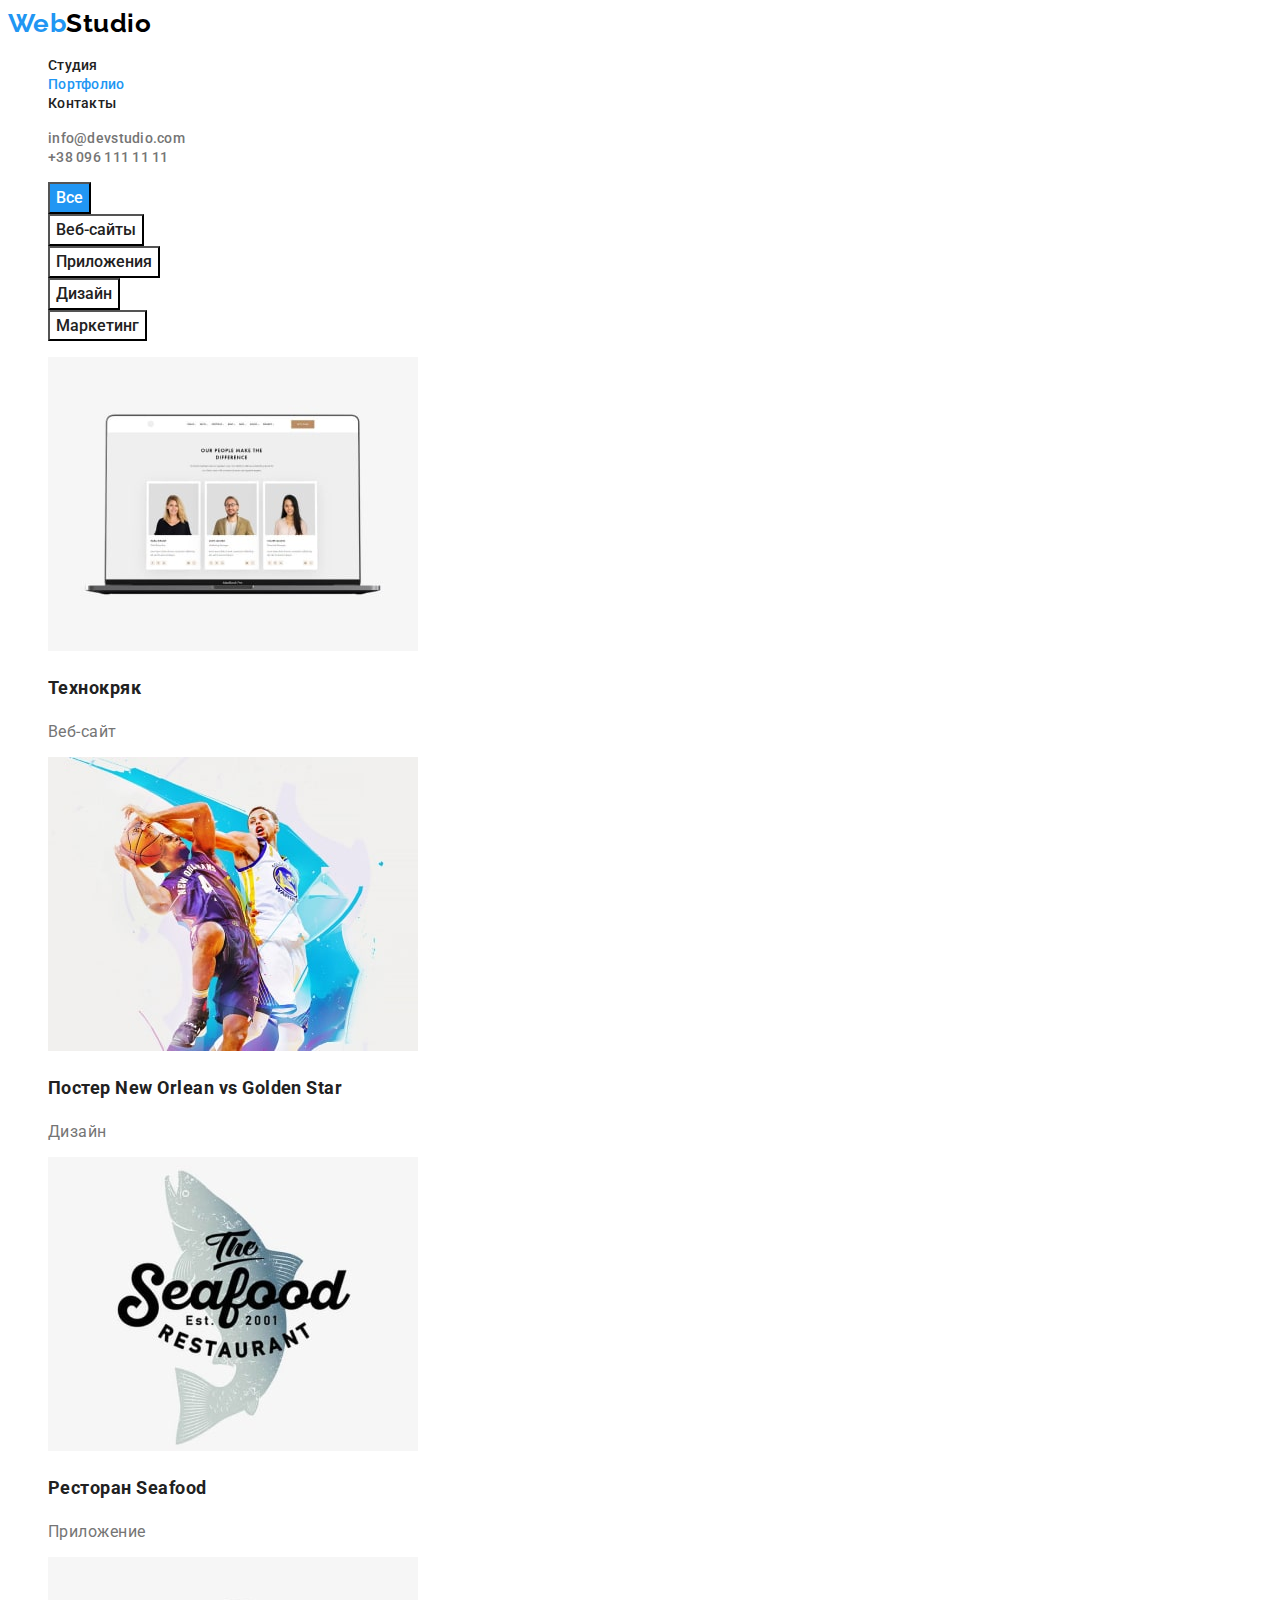
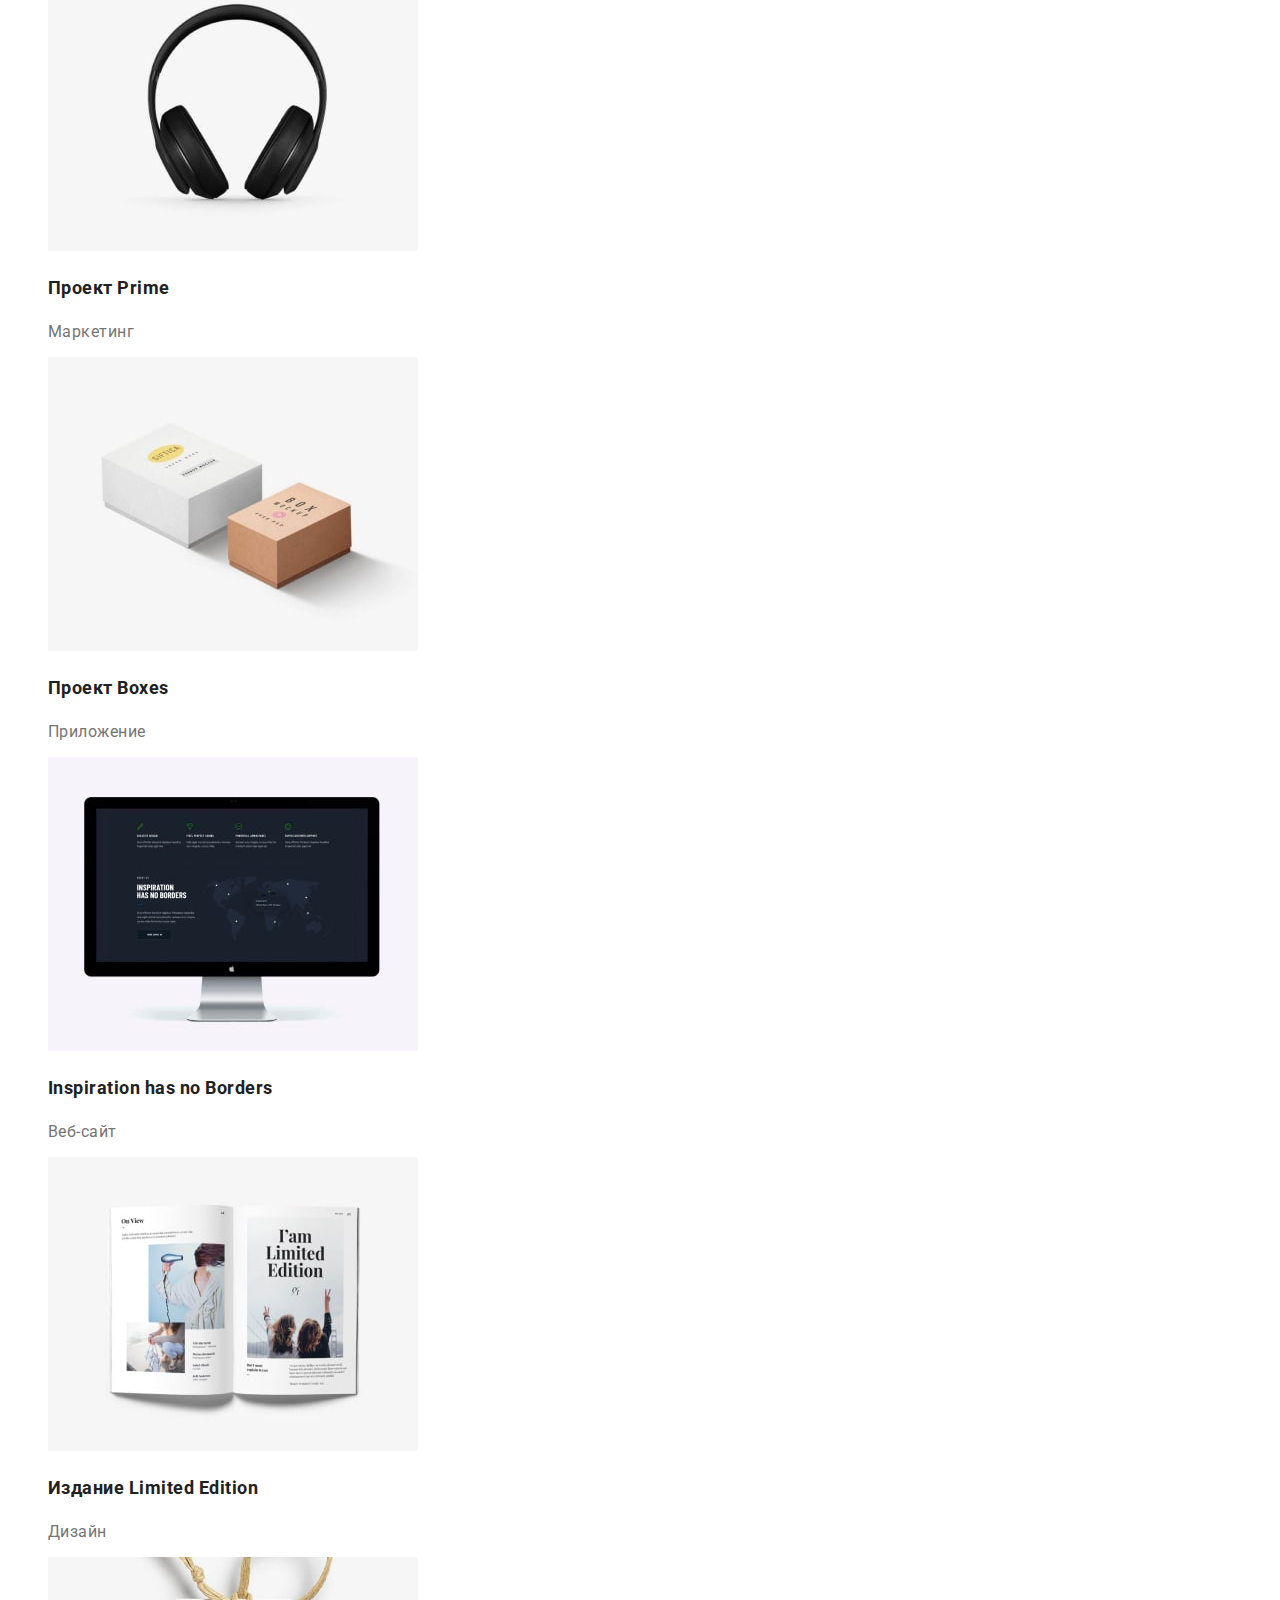
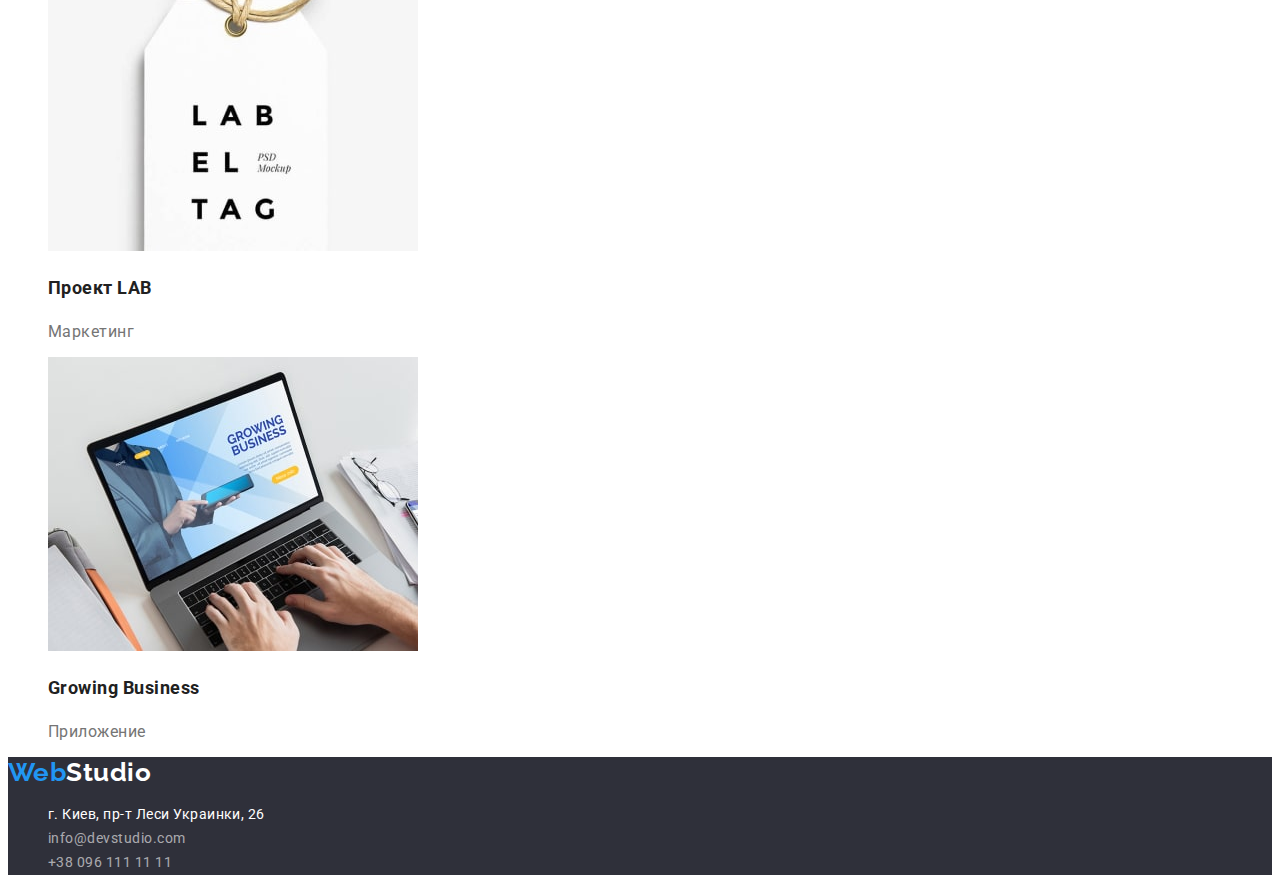
==== portfolio.html @ c6667045 "mac" ====
<!DOCTYPE html>
<html lang="ru">
  <head>
    <meta charset="UTF-8" />
    <meta http-equiv="X-UA-Compatible" content="IE=edge" />
    <meta name="viewport" content="width=device-width, initial-scale=1.0" />
    <title>Portfolio</title>
    <link rel="preconnect" href="https://fonts.googleapis.com" />
    <link rel="preconnect" href="https://fonts.gstatic.com" crossorigin />
    <link
      href="https://fonts.googleapis.com/css2?family=Raleway:wght@700&family=Roboto:wght@400;500;700;900&display=swap"
      rel="stylesheet"
    />
    <link rel="stylesheet" href="./css/styles.css" />
  </head>
  <body class="page">
    <header>
      <nav class="nav-section">
        <a class="logo link" href="/" lang="en"
          >Web<span class="logo-black">Studio</span></a
        >
        <ul class="menu-nav list">
          <li><a class="link" href="/">Студия</a></li>
          <li><a class="link current" href="./portfolio.html">Портфолио</a></li>
          <li><a class="link" href="">Контакты</a></li>
        </ul>
      </nav>
      <ul class="adress-nav list">
        <li>
          <a class="mail-nav link" href="mailto:info@devstudio.com"
            >info@devstudio.com</a
          >
        </li>
        <li>
          <a class="tel-nav link" href="tel:+380961111111">+38 096 111 11 11</a>
        </li>
      </ul>
    </header>
    <main>
      <section>
        <h1 class="hero-title portfolio-title">Портфолио</h1>
        <ul class="filter-list list">
          <li>
            <button class="button button-all" type="button" name="all">
              Все
            </button>
          </li>
          <li>
            <button class="button" type="button" name="web-sites">
              Веб-сайты
            </button>
          </li>
          <li>
            <button class="button" type="button" name="aplication">
              Приложения
            </button>
          </li>
          <li>
            <button class="button" type="button" name="design">Дизайн</button>
          </li>
          <li>
            <button class="button" type="button" name="marketing">
              Маркетинг
            </button>
          </li>
        </ul>
        <ul class="list">
          <li class="list-item">
            <img
              src="./img/notebook.jpg"
              alt="notebook"
              width="370"
              height="294"
            />
            <h2 class="prewiew-work-title title">Технокряк</h2>
            <p class="prewiew-work-type">Веб-сайт</p>
          </li>
          <li class="list-item">
            <img
              src="./img/basketball.jpg"
              alt="basketball"
              width="370"
              height="294"
            />
            <h2 class="prewiew-work-title title">
              Постер New Orlean vs Golden Star
            </h2>
            <p class="prewiew-work-type">Дизайн</p>
          </li>
          <li class="list-item">
            <img src="./img/fish.jpg" alt="seafood" width="370" height="294" />
            <h2 class="prewiew-work-title title">
              Ресторан <span lang="en">Seafood</span>
            </h2>
            <p class="prewiew-work-type">Приложение</p>
          </li>
          <li class="list-item">
            <img
              src="./img/headphones.jpg"
              alt="headphones"
              width="370"
              height="294"
            />
            <h2 class="prewiew-work-title title">
              Проект <span lang="en">Prime</span>
            </h2>
            <p class="prewiew-work-type">Маркетинг</p>
          </li>
          <li class="list-item">
            <img src="./img/boxes.jpg" alt="boxes" width="370" height="294" />
            <h2 class="prewiew-work-title title">
              Проект <span lang="en">Boxes</span>
            </h2>
            <p class="prewiew-work-type">Приложение</p>
          </li>
          <li class="list-item">
            <img
              src="./img/display.jpg"
              alt="display"
              width="370"
              height="294"
            />
            <h2 class="prewiew-work-title title" lang="en">
              Inspiration has no Borders
            </h2>
            <p class="prewiew-work-type">Веб-сайт</p>
          </li>
          <li class="list-item">
            <img src="./img/book.jpg" alt="book" width="370" height="294" />
            <h2 class="prewiew-work-title title">
              Издание <span lang="en">Limited Edition</span>
            </h2>
            <p class="prewiew-work-type">Дизайн</p>
          </li>
          <li class="list-item">
            <img src="./img/label.jpg" alt="label" width="370" height="294" />
            <h2 class="prewiew-work-title title">
              Проект <span lang="en">LAB</span>
            </h2>
            <p class="prewiew-work-type">Маркетинг</p>
          </li>
          <li class="list-item">
            <img src="./img/laptop.jpg" alt="laptop" width="370" height="294" />
            <h2 class="prewiew-work-title title" lang="en">Growing Business</h2>
            <p class="prewiew-work-type">Приложение</p>
          </li>
        </ul>
      </section>
    </main>
    <footer class="footer">
      <a class="logo link" href="/" lang="en"
        >Web<span class="logo-white">Studio</span></a
      >
      <adress class="adress">
        <ul class="footer-nav list">
          <li>
            <a
              class="adress-text link"
              href="https://goo.gl/maps/DvVMSBrxsydVWDyE7"
              target="_blank"
              rel="noopener noreferrer nofollow"
              >г. Киев, пр-т Леси Украинки, 26</a
            >
          </li>
          <li>
            <a class="mail-footer link" href="mailto:info@devstudio.com"
              >info@devstudio.com</a
            >
          </li>
          <li>
            <a class="tel-footer link" href="tel:+380961111111"
              >+38 096 111 11 11</a
            >
          </li>
        </ul>
      </adress>
    </footer>
  </body>
</html>
---- css/styles.css ----
/* global */
:root {
  --primary-text-color: #757575;
  --title-text-color: #212121;
  --accent-color: #2196f3;
  --main-title-text-color: #ffffff;
  --background-color: #ffffff;
  --logo-white-color: #ffffff;
  --logo-black-color: #000000;
  --button-text-color: #ffffff;
}

.page {
  background-color: var(--background-color);
  color: var(--primary-text-color);
  font-family: Roboto, sans-serif;
  letter-spacing: 0.03em;
}
.list {
  list-style: none;
}

.link {
  text-decoration: none;
}
.section-title {
  color: var(--title-text-color);
  text-align: center;
  font-weight: 700;
  font-size: 36px;
  line-height: 1.16;
}
.title {
  color: var(--title-text-color);
}

/*    logo */
.logo {
  color: var(--accent-color);
  font-family: Raleway, sans-serif;
  font-weight: 700;
  font-size: 26px;
  line-height: 1.19;
}
.logo-black {
  color: var(--logo-black-color);
}
.logo-white {
  color: var(--logo-white-color);
}
/* Navigation */

.menu-nav .link {
  color: var(--title-text-color);
  font-weight: 500;
  font-size: 14px;
  line-height: 1.14;
  letter-spacing: 0.02em;
}
.menu-nav .link.current {
  color: var(--accent-color);
}
.menu-nav .link:hover,
.menu-nav .link:focus {
  color: var(--accent-color);
}

.adress-nav .link {
  color: var(--primary-text-color);
  font-weight: 500;
  font-size: 14px;
  line-height: 1.14;
  letter-spacing: 0.02em;
}
.adress-nav .link:hover,
.adress-nav .link:focus {
  color: var(--accent-color);
}

/* Hero */
.hero {
  background-color: #2f303a;
}
.hero-title {
  color: var(--main-title-text-color);
  font-weight: 900;
  font-size: 44px;
  line-height: 1.36;
  text-align: center;
  letter-spacing: 0.06em;
  text-transform: uppercase;
}
.portfolio-title {
  color: var(--title-text-color);
  display: none;
}
/* Hero Button */
.hero .button {
  color: var(--button-text-color);
  background-color: var(--accent-color);
  cursor: pointer;
  font-family: inherit;
  font-weight: 700;
  font-size: 16px;
  line-height: 1.88;
}
.hero .button:hover,
.hero .button:focus {
  color: var(--button-text-color);
  background-color: #188ce8;
}

/* Filter Button */
.filter-list .button {
  color: var(--title-text-color);
  background-color: var(--background-color);
  cursor: pointer;
  font-family: inherit;
  font-weight: 500;
  font-size: 16px;
  line-height: 1.62;
}
.filter-list .button:hover,
.filter-list .button:focus {
  color: var(--button-text-color);
  background-color: var(--accent-color);
}
.button.button-all {
  color: var(--button-text-color);
  background-color: var(--accent-color);
}

/* features */
.section-title.feature {
  display: none;
}
.feature-list .title {
  font-weight: 700;
  font-size: 14px;
  line-height: 1.14;
  text-transform: uppercase;
}
.feature-list .feature-item {
  font-size: 14px;
  line-height: 1.71;
}

/* Our Team */
.team-section {
  background: #f5f4fa;
}
.team-list .title {
  font-weight: 500;
  font-size: 16px;
  line-height: 1.19;
}
.team-list .position {
  font-size: 16px;
  line-height: 1.19;
}
.team-card {
  background-color: var(--background-color);
}
/* Prewiew Work */
.prewiew-work-title {
  font-weight: 700;
  font-size: 18px;
  line-height: 2;
}
.prewiew-work-type {
  font-size: 16px;
  line-height: 1.88x;
}
/* footer */
.adress-text {
  color: #ffffff;
}
.mail-footer,
.tel-footer {
  color: rgba(255, 255, 255, 0.6);
}

.list-item .title {
  color: var(--title-text-color);
}
/* Footer */
.footer {
  background-color: #2f303a;
  font-size: 14px;
  line-height: 1.71;
}

.footer-nav .link:hover,
.footer-nav .link:focus {
  color: var(--accent-color);
}
.adress {
  font-style: normal;
}
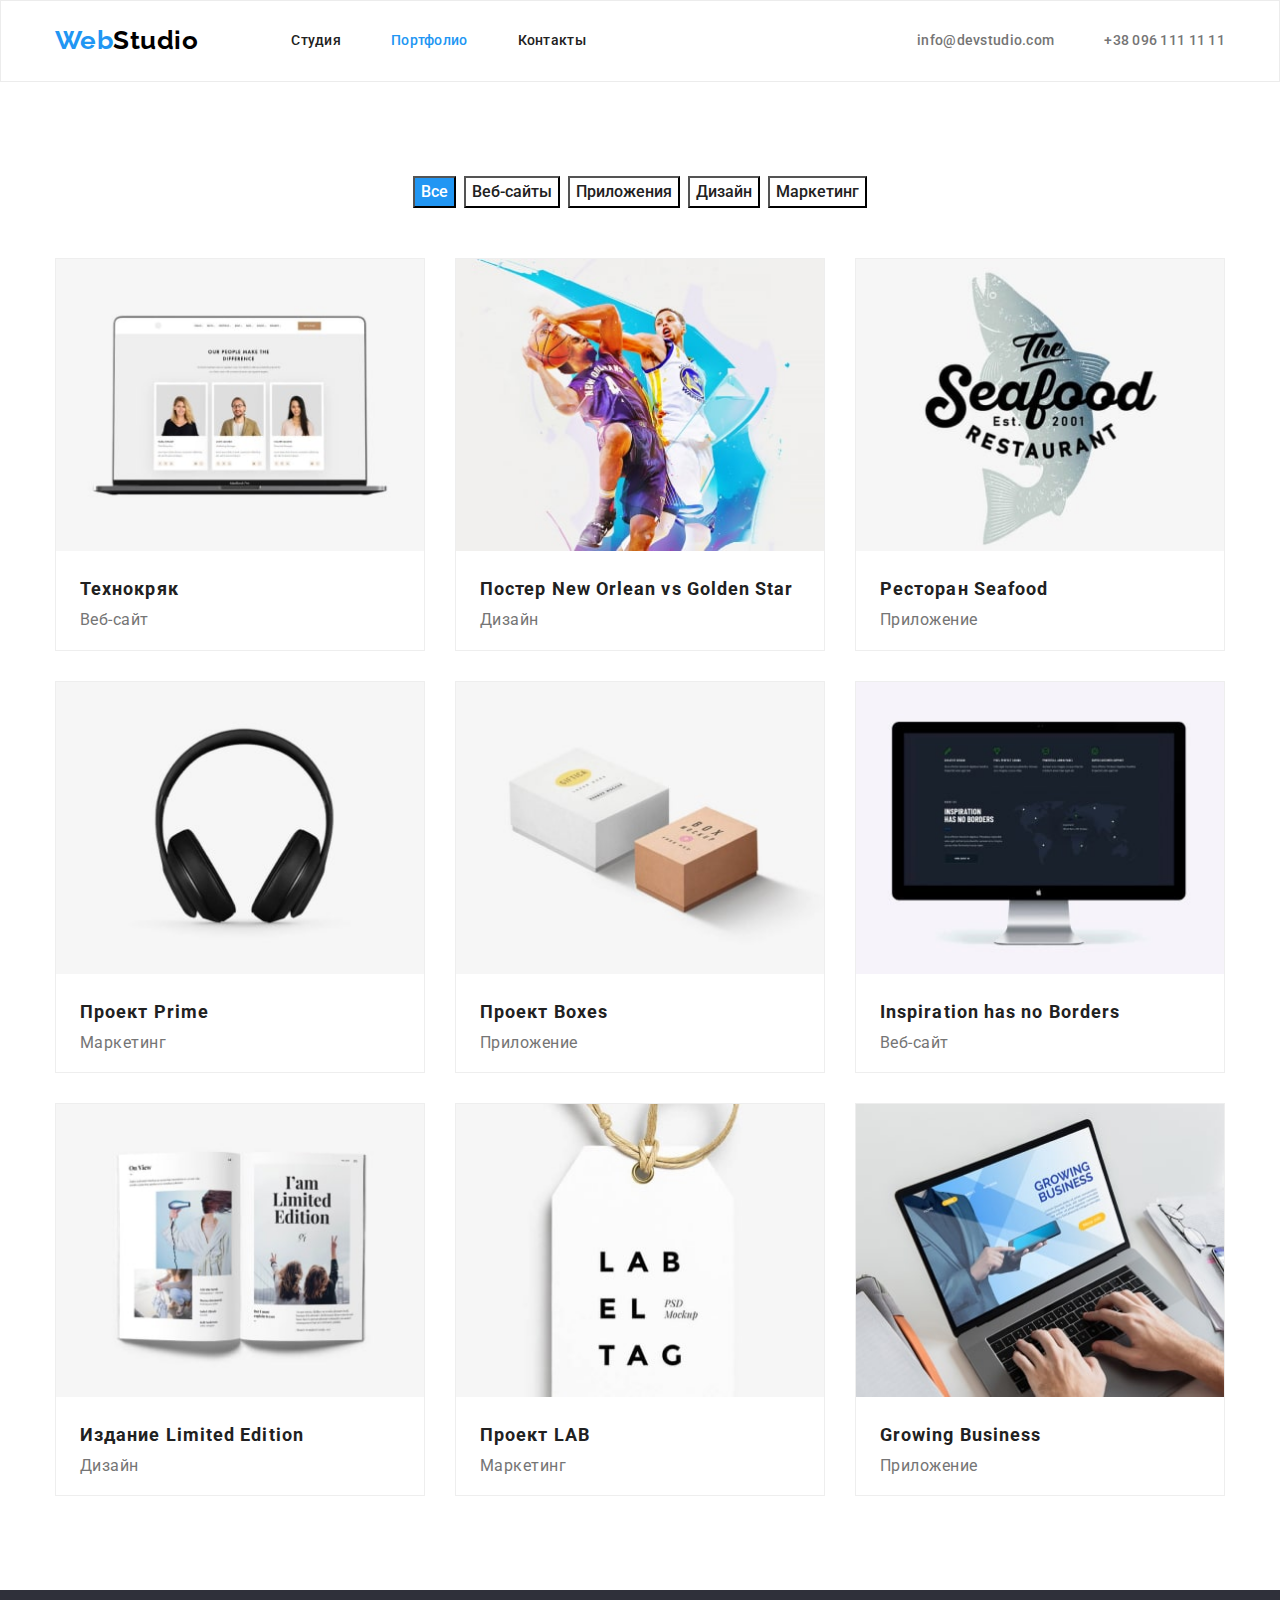
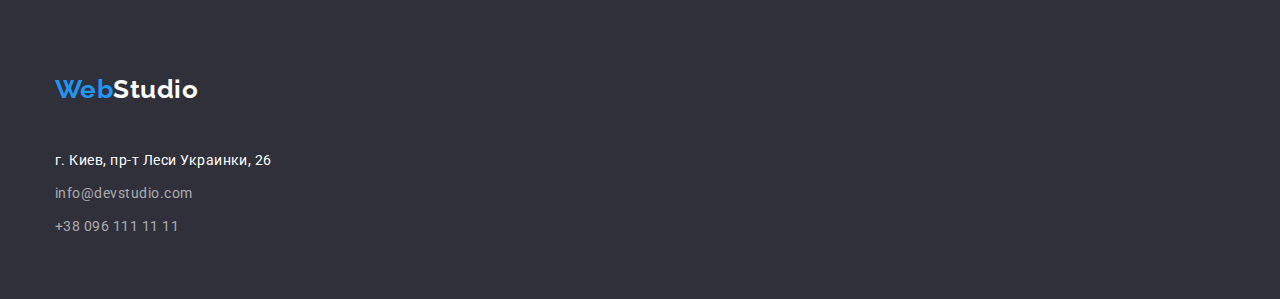
==== commit b5001c0c: "22.07.2022 11.10" ====
--- a/portfolio.html
+++ b/portfolio.html
@@ -4,176 +4,246 @@
     <meta charset="UTF-8" />
     <meta http-equiv="X-UA-Compatible" content="IE=edge" />
     <meta name="viewport" content="width=device-width, initial-scale=1.0" />
-    <title>Portfolio</title>
+    <title>Web Studio</title>
     <link rel="preconnect" href="https://fonts.googleapis.com" />
     <link rel="preconnect" href="https://fonts.gstatic.com" crossorigin />
     <link
       href="https://fonts.googleapis.com/css2?family=Raleway:wght@700&family=Roboto:wght@400;500;700;900&display=swap"
       rel="stylesheet"
     />
+    <link
+      rel="stylesheet"
+      href="https://cdnjs.cloudflare.com/ajax/libs/modern-normalize/1.1.0/modern-normalize.min.css"
+    />
     <link rel="stylesheet" href="./css/styles.css" />
   </head>
   <body class="page">
-    <header>
-      <nav class="nav-section">
-        <a class="logo link" href="/" lang="en"
-          >Web<span class="logo-black">Studio</span></a
-        >
-        <ul class="menu-nav list">
-          <li><a class="link" href="/">Студия</a></li>
-          <li><a class="link current" href="./portfolio.html">Портфолио</a></li>
-          <li><a class="link" href="">Контакты</a></li>
-        </ul>
-      </nav>
-      <ul class="adress-nav list">
-        <li>
-          <a class="mail-nav link" href="mailto:info@devstudio.com"
-            >info@devstudio.com</a
+    <header class="header">
+      <div class="container flex">
+        <nav class="nav-section">
+          <a class="logo link" href="/" lang="en"
+            >Web<span class="logo-black">Studio</span></a
           >
-        </li>
-        <li>
-          <a class="tel-nav link" href="tel:+380961111111">+38 096 111 11 11</a>
-        </li>
-      </ul>
-    </header>
-    <main>
-      <section>
-        <h1 class="hero-title portfolio-title">Портфолио</h1>
-        <ul class="filter-list list">
-          <li>
-            <button class="button button-all" type="button" name="all">
-              Все
-            </button>
-          </li>
-          <li>
-            <button class="button" type="button" name="web-sites">
-              Веб-сайты
-            </button>
-          </li>
-          <li>
-            <button class="button" type="button" name="aplication">
-              Приложения
-            </button>
-          </li>
-          <li>
-            <button class="button" type="button" name="design">Дизайн</button>
-          </li>
-          <li>
-            <button class="button" type="button" name="marketing">
-              Маркетинг
-            </button>
-          </li>
-        </ul>
-        <ul class="list">
-          <li class="list-item">
-            <img
-              src="./img/notebook.jpg"
-              alt="notebook"
-              width="370"
-              height="294"
-            />
-            <h2 class="prewiew-work-title title">Технокряк</h2>
-            <p class="prewiew-work-type">Веб-сайт</p>
-          </li>
-          <li class="list-item">
-            <img
-              src="./img/basketball.jpg"
-              alt="basketball"
-              width="370"
-              height="294"
-            />
-            <h2 class="prewiew-work-title title">
-              Постер New Orlean vs Golden Star
-            </h2>
-            <p class="prewiew-work-type">Дизайн</p>
-          </li>
-          <li class="list-item">
-            <img src="./img/fish.jpg" alt="seafood" width="370" height="294" />
-            <h2 class="prewiew-work-title title">
-              Ресторан <span lang="en">Seafood</span>
-            </h2>
-            <p class="prewiew-work-type">Приложение</p>
-          </li>
-          <li class="list-item">
-            <img
-              src="./img/headphones.jpg"
-              alt="headphones"
-              width="370"
-              height="294"
-            />
-            <h2 class="prewiew-work-title title">
-              Проект <span lang="en">Prime</span>
-            </h2>
-            <p class="prewiew-work-type">Маркетинг</p>
-          </li>
-          <li class="list-item">
-            <img src="./img/boxes.jpg" alt="boxes" width="370" height="294" />
-            <h2 class="prewiew-work-title title">
-              Проект <span lang="en">Boxes</span>
-            </h2>
-            <p class="prewiew-work-type">Приложение</p>
-          </li>
-          <li class="list-item">
-            <img
-              src="./img/display.jpg"
-              alt="display"
-              width="370"
-              height="294"
-            />
-            <h2 class="prewiew-work-title title" lang="en">
-              Inspiration has no Borders
-            </h2>
-            <p class="prewiew-work-type">Веб-сайт</p>
-          </li>
-          <li class="list-item">
-            <img src="./img/book.jpg" alt="book" width="370" height="294" />
-            <h2 class="prewiew-work-title title">
-              Издание <span lang="en">Limited Edition</span>
-            </h2>
-            <p class="prewiew-work-type">Дизайн</p>
-          </li>
-          <li class="list-item">
-            <img src="./img/label.jpg" alt="label" width="370" height="294" />
-            <h2 class="prewiew-work-title title">
-              Проект <span lang="en">LAB</span>
-            </h2>
-            <p class="prewiew-work-type">Маркетинг</p>
-          </li>
-          <li class="list-item">
-            <img src="./img/laptop.jpg" alt="laptop" width="370" height="294" />
-            <h2 class="prewiew-work-title title" lang="en">Growing Business</h2>
-            <p class="prewiew-work-type">Приложение</p>
-          </li>
-        </ul>
-      </section>
-    </main>
-    <footer class="footer">
-      <a class="logo link" href="/" lang="en"
-        >Web<span class="logo-white">Studio</span></a
-      >
-      <adress class="adress">
-        <ul class="footer-nav list">
-          <li>
-            <a
-              class="adress-text link"
-              href="https://goo.gl/maps/DvVMSBrxsydVWDyE7"
-              target="_blank"
-              rel="noopener noreferrer nofollow"
-              >г. Киев, пр-т Леси Украинки, 26</a
-            >
-          </li>
-          <li>
-            <a class="mail-footer link" href="mailto:info@devstudio.com"
+          <ul class="menu-nav list">
+            <li class="nav-item">
+              <a class="link" href="./index.html">Студия</a>
+            </li>
+            <li class="nav-item">
+              <a class="link current" href="./portfolio.html">Портфолио</a>
+            </li>
+            <li class="nav-item"><a class="link" href="">Контакты</a></li>
+          </ul>
+        </nav>
+        <ul class="adress-nav list">
+          <li class="nav-item">
+            <a class="mail-nav link" href="mailto:info@devstudio.com"
               >info@devstudio.com</a
             >
           </li>
-          <li>
-            <a class="tel-footer link" href="tel:+380961111111"
+          <li class="nav-item">
+            <a class="tel-nav link" href="tel:+380961111111"
               >+38 096 111 11 11</a
             >
           </li>
         </ul>
-      </adress>
+      </div>
+    </header>
+    <main>
+      <section class="galery-section">
+        <div class="container">
+          <h1 class="hero-title portfolio-title">Портфолио</h1>
+          <ul class="filter-list list">
+            <li class="filter-item">
+              <button class="button button-all" type="button" name="all">
+                Все
+              </button>
+            </li>
+            <li class="filter-item">
+              <button class="button" type="button" name="web-sites">
+                Веб-сайты
+              </button>
+            </li>
+            <li class="filter-item">
+              <button class="button" type="button" name="aplication">
+                Приложения
+              </button>
+            </li>
+            <li class="filter-item">
+              <button class="button" type="button" name="design">Дизайн</button>
+            </li>
+            <li class="filter-item">
+              <button class="button" type="button" name="marketing">
+                Маркетинг
+              </button>
+            </li>
+          </ul>
+          <ul class="prewiew-card-list list">
+            <li class="list-item">
+              <img
+                class="prewiew-photo img"
+                src="./img/notebook.jpg"
+                alt="notebook"
+                width="370"
+                height="294"
+              />
+              <div class="prewiew-card-sighn">
+                <h2 class="prewiew-work-title title">Технокряк</h2>
+                <p class="prewiew-work-type">Веб-сайт</p>
+              </div>
+            </li>
+            <li class="list-item">
+              <img
+                class="prewiew-photo img"
+                src="./img/basketball.jpg"
+                alt="basketball"
+                width="370"
+                height="294"
+              />
+              <div class="prewiew-card-sighn">
+                <h2 class="prewiew-work-title title">
+                  Постер <span lang="en">New Orlean vs Golden Star</span>
+                </h2>
+                <p class="prewiew-work-type">Дизайн</p>
+              </div>
+            </li>
+            <li class="list-item">
+              <img
+                class="prewiew-photo img"
+                src="./img/fish.jpg"
+                alt="seafood"
+                width="370"
+                height="294"
+              />
+              <div class="prewiew-card-sighn">
+                <h2 class="prewiew-work-title title">
+                  Ресторан <span lang="en">Seafood</span>
+                </h2>
+                <p class="prewiew-work-type">Приложение</p>
+              </div>
+            </li>
+            <li class="list-item">
+              <img
+                class="prewiew-photo img"
+                src="./img/headphones.jpg"
+                alt="headphones"
+                width="370"
+                height="294"
+              />
+              <div class="prewiew-card-sighn">
+                <h2 class="prewiew-work-title title">
+                  Проект <span lang="en">Prime</span>
+                </h2>
+                <p class="prewiew-work-type">Маркетинг</p>
+              </div>
+            </li>
+            <li class="list-item">
+              <img
+                class="prewiew-photo img"
+                src="./img/boxes.jpg"
+                alt="boxes"
+                width="370"
+                height="294"
+              />
+              <div class="prewiew-card-sighn">
+                <h2 class="prewiew-work-title title">
+                  Проект <span lang="en">Boxes</span>
+                </h2>
+                <p class="prewiew-work-type">Приложение</p>
+              </div>
+            </li>
+            <li class="list-item">
+              <img
+                class="prewiew-photo img"
+                src="./img/display.jpg"
+                alt="display"
+                width="370"
+                height="294"
+              />
+              <div class="prewiew-card-sighn">
+                <h2 class="prewiew-work-title title" lang="en">
+                  Inspiration has no Borders
+                </h2>
+                <p class="prewiew-work-type">Веб-сайт</p>
+              </div>
+            </li>
+            <li class="list-item">
+              <img
+                class="prewiew-photo img"
+                src="./img/book.jpg"
+                alt="book"
+                width="370"
+                height="294"
+              />
+              <div class="prewiew-card-sighn">
+                <h2 class="prewiew-work-title title">
+                  Издание <span lang="en">Limited Edition</span>
+                </h2>
+                <p class="prewiew-work-type">Дизайн</p>
+              </div>
+            </li>
+            <li class="list-item">
+              <img
+                class="prewiew-photo img"
+                src="./img/label.jpg"
+                alt="label"
+                width="370"
+                height="294"
+              />
+              <div class="prewiew-card-sighn">
+                <h2 class="prewiew-work-title title">
+                  Проект <span lang="en">LAB</span>
+                </h2>
+                <p class="prewiew-work-type">Маркетинг</p>
+              </div>
+            </li>
+            <li class="list-item">
+              <img
+                class="prewiew-photo img"
+                src="./img/laptop.jpg"
+                alt="laptop"
+                width="370"
+                height="294"
+              />
+              <div class="prewiew-card-sighn">
+                <h2 class="prewiew-work-title title" lang="en">
+                  Growing Business
+                </h2>
+                <p class="prewiew-work-type">Приложение</p>
+              </div>
+            </li>
+          </ul>
+        </div>
+      </section>
+    </main>
+    <footer class="footer">
+      <div class="container">
+        <a class="logo link" href="/" lang="en"
+          >Web<span class="logo-white">Studio</span></a
+        >
+        <adress class="adress">
+          <ul class="footer-nav list">
+            <li class="footer-nav-item">
+              <a
+                class="adress-text link"
+                href="https://goo.gl/maps/DvVMSBrxsydVWDyE7"
+                target="_blank"
+                rel="noopener noreferrer nofollow"
+                >г. Киев, пр-т Леси Украинки, 26</a
+              >
+            </li>
+            <li class="footer-nav-item">
+              <a class="mail-footer link" href="mailto:info@devstudio.com"
+                >info@devstudio.com</a
+              >
+            </li>
+            <li>
+              <a class="tel-footer link" href="tel:+380961111111"
+                >+38 096 111 11 11</a
+              >
+            </li>
+          </ul>
+        </adress>
+      </div>
     </footer>
   </body>
 </html>
--- a/css/styles.css
+++ b/css/styles.css
@@ -1,3 +1,20 @@
+/* global */
+/* html {
+  box-sizing: border-box;
+} */
+
+*,
+*::before,
+*::after {
+  /*   outline: 1px solid rgb(250, 195, 175);
+  background-color: rgba(0, 255, 106, 0.1); */
+}
+
+.container {
+  width: 1200px;
+  padding: 0 15px;
+  margin: 0 auto;
+}
 /* global */
 :root {
   --primary-text-color: #757575;
@@ -11,6 +28,7 @@
 }
 
 .page {
+  margin: 0;
   background-color: var(--background-color);
   color: var(--primary-text-color);
   font-family: Roboto, sans-serif;
@@ -18,6 +36,8 @@
 }
 .list {
   list-style: none;
+  margin: 0;
+  padding: 0;
 }
 
 .link {
@@ -29,18 +49,32 @@
   font-weight: 700;
   font-size: 36px;
   line-height: 1.16;
+  margin-top: 0;
+  margin-bottom: 50px;
 }
 .title {
   color: var(--title-text-color);
+  margin: inherit;
+}
+img {
+  display: block;
+  max-width: 100%;
+  height: auto;
+}
+.flex {
+  display: flex;
 }
 
 /*    logo */
 .logo {
+  padding: 24px 0;
+  margin-right: 93px;
   color: var(--accent-color);
   font-family: Raleway, sans-serif;
   font-weight: 700;
   font-size: 26px;
   line-height: 1.19;
+  display: inline-block;
 }
 .logo-black {
   color: var(--logo-black-color);
@@ -48,9 +82,27 @@
 .logo-white {
   color: var(--logo-white-color);
 }
+
 /* Navigation */
+.header {
+  border-bottom: 2px;
+  border-color: #188ce8;
+}
+.nav-section {
+  display: flex;
+  margin-right: auto;
+}
+.menu-nav {
+  display: flex;
+}
+.menu-nav .nav-item:not(:last-child) {
+  margin-right: 50px;
+}
 
 .menu-nav .link {
+  display: block;
+  padding: 32px 0;
+
   color: var(--title-text-color);
   font-weight: 500;
   font-size: 14px;
@@ -65,7 +117,17 @@
   color: var(--accent-color);
 }
 
+.adress-nav {
+  display: flex;
+}
+.adress-nav .nav-item:not(:last-child) {
+  margin-right: 50px;
+}
+
 .adress-nav .link {
+  display: block;
+  padding: 32px 0;
+
   color: var(--primary-text-color);
   font-weight: 500;
   font-size: 14px;
@@ -75,24 +137,42 @@
 .adress-nav .link:hover,
 .adress-nav .link:focus {
   color: var(--accent-color);
+}
+.header {
+  border: 1px solid #ececec;
 }
 
 /* Hero */
 .hero {
   background-color: #2f303a;
+  text-align: center;
+  padding: 200px 0;
+}
+.hero .container {
+  width: 696px;
 }
 .hero-title {
   color: var(--main-title-text-color);
+  display: inline-block;
+  margin-top: 0;
+  margin-bottom: 30px;
   font-weight: 900;
   font-size: 44px;
   line-height: 1.36;
-  text-align: center;
   letter-spacing: 0.06em;
   text-transform: uppercase;
 }
 .portfolio-title {
-  color: var(--title-text-color);
-  display: none;
+  position: absolute;
+  white-space: nowrap;
+  width: 1px;
+  height: 1px;
+  overflow: hidden;
+  border: 0;
+  padding: 0;
+  clip: rect(0 0 0 0);
+  clip-path: inset(50%);
+  margin: -1px;
 }
 /* Hero Button */
 .hero .button {
@@ -111,6 +191,14 @@
 }
 
 /* Filter Button */
+.filter-list {
+  display: flex;
+  justify-content: center;
+  margin-bottom: 50px;
+}
+.filter-item:not(:last-child) {
+  margin-right: 8px;
+}
 .filter-list .button {
   color: var(--title-text-color);
   background-color: var(--background-color);
@@ -130,48 +218,140 @@
   background-color: var(--accent-color);
 }
 
+/* Work */
+.work {
+  padding-bottom: 94px;
+}
+.work .list {
+  display: flex;
+  justify-content: space-between;
+}
+/* Hidden Title H2 */
+.section-title.feature {
+  position: absolute;
+  white-space: nowrap;
+  width: 1px;
+  height: 1px;
+  overflow: hidden;
+  border: 0;
+  padding: 0;
+  clip: rect(0 0 0 0);
+  clip-path: inset(50%);
+  margin: -1px;
+}
+
 /* features */
-.section-title.feature {
-  display: none;
-}
+.feature-list {
+  display: flex;
+  justify-content: space-between;
+}
+
+.feature-selection {
+  padding: 94px 0;
+}
+
 .feature-list .title {
   font-weight: 700;
   font-size: 14px;
   line-height: 1.14;
   text-transform: uppercase;
+  margin-bottom: 10px;
 }
 .feature-list .feature-item {
+  width: 270px;
+
   font-size: 14px;
   line-height: 1.71;
+  display: inline-block;
+  margin-top: 0;
+  margin-bottom: 0;
 }
 
 /* Our Team */
 .team-section {
   background: #f5f4fa;
+  padding: 94px 0;
+}
+
+.team-list {
+  display: flex;
+  justify-content: space-between;
+}
+
+.team-photo {
+  margin-bottom: 30px;
 }
 .team-list .title {
+  text-align: center;
   font-weight: 500;
   font-size: 16px;
   line-height: 1.19;
+  margin-bottom: 10px;
 }
 .team-list .position {
+  text-align: center;
   font-size: 16px;
   line-height: 1.19;
+  margin-top: 0;
+  margin-bottom: 0;
 }
 .team-card {
   background-color: var(--background-color);
 }
-/* Prewiew Work */
+
+.card-sighn {
+  padding: 30px 0;
+}
+
+/* GALERY */
+.prewiew-card-list {
+  display: flex;
+  flex-wrap: wrap;
+}
+.prewiew-card-list .list-item {
+  width: 370px;
+  margin-top: 30px;
+  margin-right: 30px;
+  border: 1px solid #eeeeee;
+}
+.prewiew-card-list .list-item:nth-child(3n) {
+  margin-right: 0;
+}
+.prewiew-card-list .list-item:nth-child(-n + 3) {
+  margin-top: 0;
+}
+.prewiew-card-sighn {
+  display: block;
+  padding: 20px 24px;
+}
 .prewiew-work-title {
   font-weight: 700;
   font-size: 18px;
   line-height: 2;
+  letter-spacing: 0.06em;
+  margin-bottom: 4px;
 }
 .prewiew-work-type {
   font-size: 16px;
   line-height: 1.88x;
+  margin-top: 0;
+  margin-bottom: 0;
+}
+/* galery */
+.galery-section {
+  padding: 94px 0;
 }
 /* footer */
+.footer {
+  background-color: #2f303a;
+  font-size: 14px;
+  line-height: 1.71;
+  padding-top: 60px;
+  padding-bottom: 60px;
+}
+.footer .logo {
+  margin-bottom: 20px;
+}
 .adress-text {
   color: #ffffff;
 }
@@ -179,21 +359,26 @@
 .tel-footer {
   color: rgba(255, 255, 255, 0.6);
 }
-
 .list-item .title {
   color: var(--title-text-color);
 }
-/* Footer */
-.footer {
-  background-color: #2f303a;
-  font-size: 14px;
-  line-height: 1.71;
-}
-
 .footer-nav .link:hover,
 .footer-nav .link:focus {
   color: var(--accent-color);
 }
+.adress-text,
+.mail-footer,
+.tel-footer {
+  display: block;
+}
+
+.footer-nav {
+  display: flex;
+  flex-direction: column;
+}
+.footer-nav-item:not(:last-child) {
+  margin-bottom: 9px;
+}
 .adress {
   font-style: normal;
 }
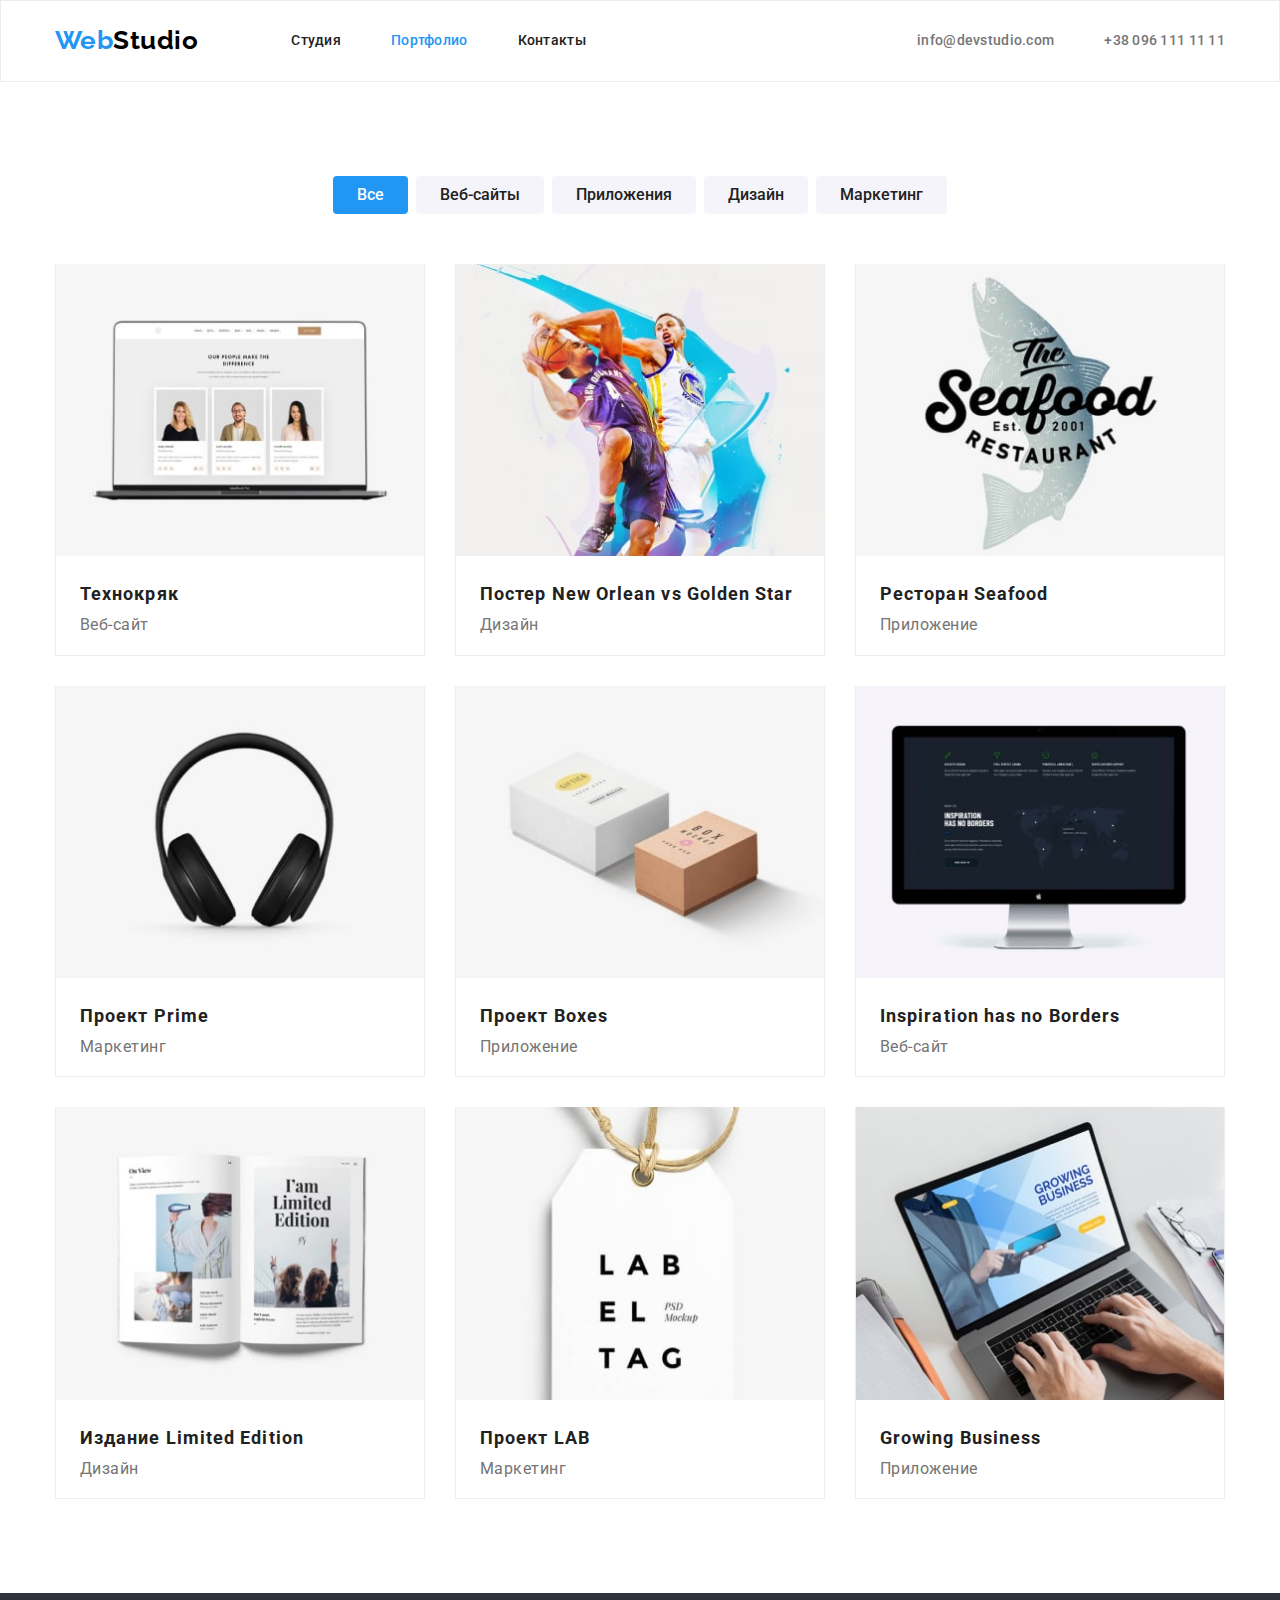
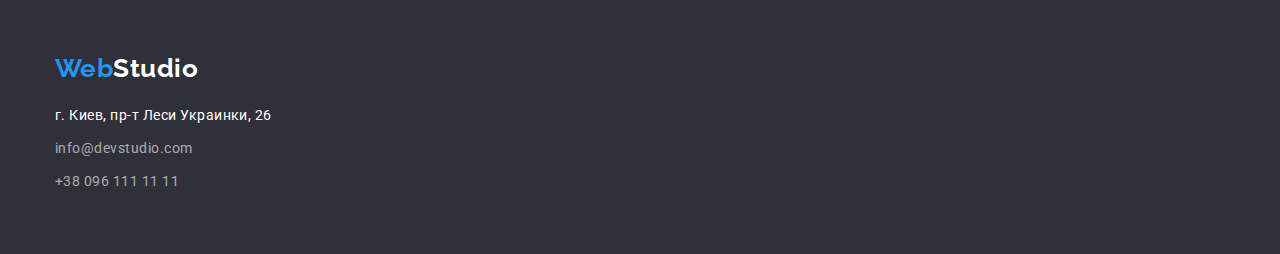
==== commit e48ad571: "23.07.22 10.20" ====
--- a/portfolio.html
+++ b/portfolio.html
@@ -217,9 +217,9 @@
     </main>
     <footer class="footer">
       <div class="container">
-        <a class="logo link" href="/" lang="en"
-          >Web<span class="logo-white">Studio</span></a
-        >
+        <a class="logo-footer link" href="/" lang="en"
+          >Web<span class="logo-white">Studio</span>
+        </a>
         <adress class="adress">
           <ul class="footer-nav list">
             <li class="footer-nav-item">
@@ -236,7 +236,7 @@
                 >info@devstudio.com</a
               >
             </li>
-            <li>
+            <li class="footer-nav-item">
               <a class="tel-footer link" href="tel:+380961111111"
                 >+38 096 111 11 11</a
               >
--- a/css/styles.css
+++ b/css/styles.css
@@ -183,6 +183,9 @@
   font-weight: 700;
   font-size: 16px;
   line-height: 1.88;
+  padding: 10px 32px;
+  border: 0;
+  border-radius: 4px;
 }
 .hero .button:hover,
 .hero .button:focus {
@@ -199,15 +202,20 @@
 .filter-item:not(:last-child) {
   margin-right: 8px;
 }
+
 .filter-list .button {
   color: var(--title-text-color);
-  background-color: var(--background-color);
+  background-color: #f5f4fa;
   cursor: pointer;
   font-family: inherit;
   font-weight: 500;
   font-size: 16px;
   line-height: 1.62;
-}
+  padding: 6px 24px;
+  border: 0;
+  border-radius: 4px;
+}
+
 .filter-list .button:hover,
 .filter-list .button:focus {
   color: var(--button-text-color);
@@ -218,14 +226,6 @@
   background-color: var(--accent-color);
 }
 
-/* Work */
-.work {
-  padding-bottom: 94px;
-}
-.work .list {
-  display: flex;
-  justify-content: space-between;
-}
 /* Hidden Title H2 */
 .section-title.feature {
   position: absolute;
@@ -243,9 +243,13 @@
 /* features */
 .feature-list {
   display: flex;
-  justify-content: space-between;
-}
-
+}
+.feature-item {
+  margin: 0 30px 0 0;
+}
+.feature-item:last-child {
+  margin-right: 0;
+}
 .feature-selection {
   padding: 94px 0;
 }
@@ -257,14 +261,25 @@
   text-transform: uppercase;
   margin-bottom: 10px;
 }
-.feature-list .feature-item {
+.feature-list .feature-par {
   width: 270px;
-
   font-size: 14px;
   line-height: 1.71;
   display: inline-block;
-  margin-top: 0;
-  margin-bottom: 0;
+}
+
+/* Work */
+.work {
+  padding-bottom: 94px;
+}
+.work .list {
+  display: flex;
+}
+.work-img-item {
+  margin-right: 30px;
+}
+.work-img-item:last-child {
+  margin-right: 0;
 }
 
 /* Our Team */
@@ -275,7 +290,6 @@
 
 .team-list {
   display: flex;
-  justify-content: space-between;
 }
 
 .team-photo {
@@ -297,6 +311,10 @@
 }
 .team-card {
   background-color: var(--background-color);
+  margin-right: 30px;
+}
+.team-card:last-child {
+  margin-right: 0;
 }
 
 .card-sighn {
@@ -313,6 +331,7 @@
   margin-top: 30px;
   margin-right: 30px;
   border: 1px solid #eeeeee;
+  border-top: 0;
 }
 .prewiew-card-list .list-item:nth-child(3n) {
   margin-right: 0;
@@ -337,7 +356,6 @@
   margin-top: 0;
   margin-bottom: 0;
 }
-/* galery */
 .galery-section {
   padding: 94px 0;
 }
@@ -349,7 +367,16 @@
   padding-top: 60px;
   padding-bottom: 60px;
 }
-.footer .logo {
+.logo-footer {
+  margin-right: 93px;
+  color: var(--accent-color);
+  font-family: Raleway, sans-serif;
+  font-weight: 700;
+  font-size: 26px;
+  line-height: 1.19;
+  display: inline-block;
+}
+.logo-footer {
   margin-bottom: 20px;
 }
 .adress-text {
